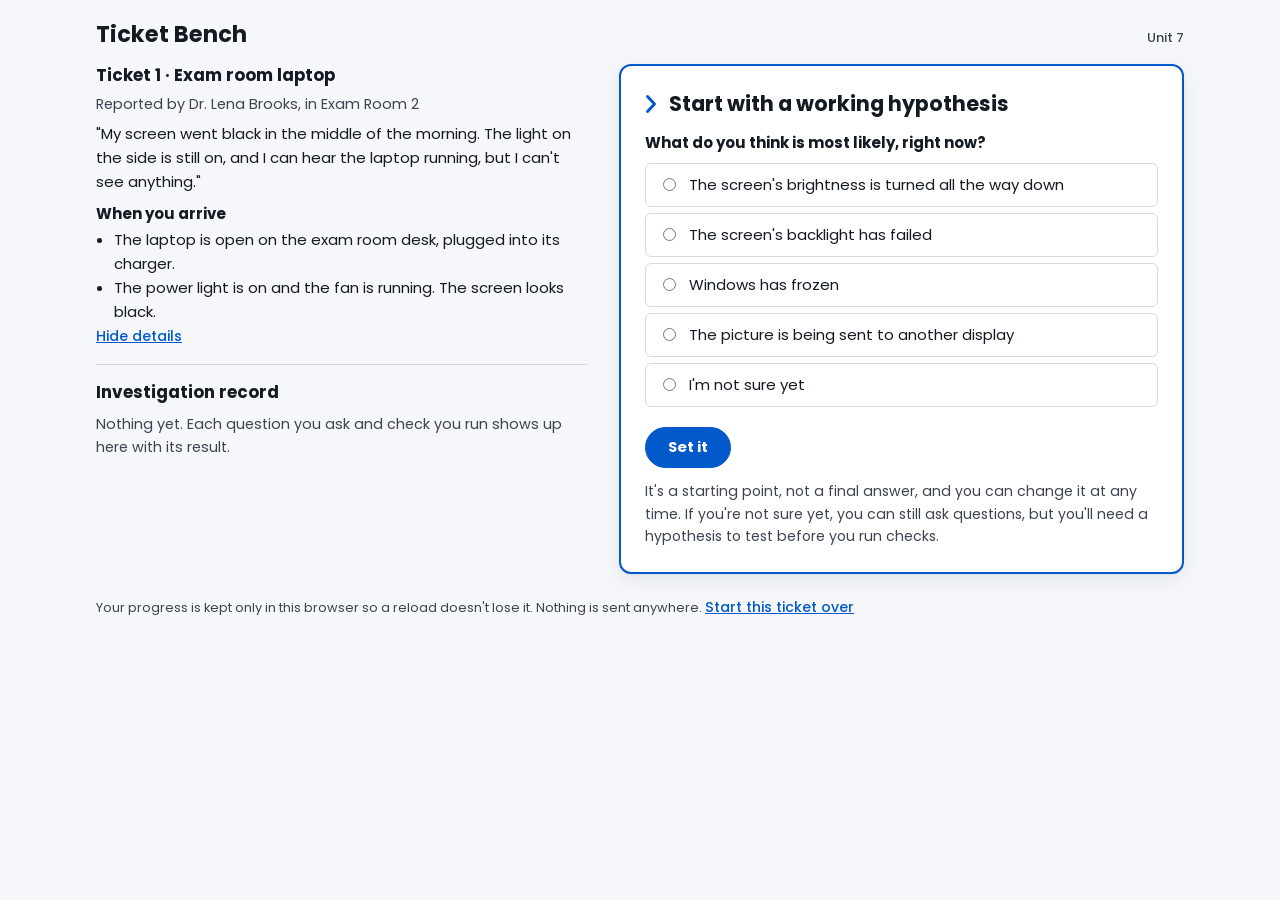
==== itm1-u7-exam-room-laptop/index.html @ 93844ff6 "Adding ticket bench files" ====
<!doctype html>
<html lang="en">
<head>
<meta charset="utf-8">
<meta name="viewport" content="width=device-width, initial-scale=1, viewport-fit=cover">
<meta name="robots" content="noindex">
<title>Exam room laptop · Ticket Bench</title>
<link rel="preconnect" href="https://fonts.googleapis.com">
<link rel="stylesheet" href="https://fonts.googleapis.com/css2?family=Poppins:wght@400;500;700&family=IBM+Plex+Mono:wght@400;500&display=swap">
<link rel="stylesheet" href="../bench/v1/bench.css">
</head>
<body>
<div id="bench"></div>
<script type="application/json" id="scenario">
{
 "id": "itm1-u7-exam-room-laptop",
 "course": "Unit 7",
 "ticket": "Ticket 1",
 "device": "Exam room laptop",
 "reportedBy": "Dr. Lena Brooks, in Exam Room 2",
 "report": "My screen went black in the middle of the morning. The light on the side is still on, and I can hear the laptop running, but I can't see anything.",
 "arrival": [
  "The laptop is open on the exam room desk, plugged into its charger.",
  "The power light is on and the fan is running. The screen looks black."
 ],
 "hypotheses": [
  {
   "id": "bright",
   "label": "The screen's brightness is turned all the way down",
   "name": "the brightness setting"
  },
  {
   "id": "backlight",
   "label": "The screen's backlight has failed",
   "name": "a failed backlight"
  },
  {
   "id": "frozen",
   "label": "Windows has frozen",
   "name": "a frozen computer"
  },
  {
   "id": "project",
   "label": "The picture is being sent to another display",
   "name": "the display output setting"
  }
 ],
 "groups": [
  {
   "id": "ask",
   "label": "Ask Dr. Brooks",
   "needsHypothesis": false
  },
  {
   "id": "look",
   "label": "Look and check",
   "needsHypothesis": true
  },
  {
   "id": "act",
   "label": "Make a change",
   "needsHypothesis": true,
   "needsRealHypothesis": true
  }
 ],
 "actions": [
  {
   "id": "ask-before",
   "group": "ask",
   "label": "What were you doing just before it went dark?",
   "value": "key",
   "result": "\"Wiping down the keyboard with a disinfectant cloth between patients. I looked up and the screen was black.\"",
   "note": "Wiping the keyboard presses keys, and the brightness keys sit along the top row. A failing backlight or a frozen computer wouldn't line up so neatly with the wipe.",
   "pointsTo": "bright",
   "weakens": [
    "backlight",
    "frozen"
   ]
  },
  {
   "id": "ask-dropped",
   "group": "ask",
   "label": "Has the laptop been dropped or bumped?",
   "value": "useful",
   "result": "\"No. It lives on this desk.\"",
   "note": "No knock makes a damaged screen or backlight less likely, but it doesn't point to one cause.",
   "pointsTo": null,
   "weakens": [
    "backlight"
   ]
  },
  {
   "id": "look-caps",
   "group": "look",
   "label": "Press Caps Lock and watch its light",
   "value": "useful",
   "result": "The Caps Lock light turns on and off each time you press the key.",
   "note": "The laptop is responding to the keyboard, so Windows hasn't frozen. That narrows the list, but the other causes all fit a laptop that responds.",
   "pointsTo": null,
   "rulesOut": [
    "frozen"
   ]
  },
  {
   "id": "look-light",
   "group": "look",
   "label": "Look closely at the screen with a flashlight",
   "value": "useful",
   "result": "With your phone's flashlight held close, you can just make out the sign-in screen.",
   "note": "There's a picture on the screen; it just isn't lit. That fits a failed backlight and a brightness turned all the way down equally well, so it doesn't point to one.",
   "pointsTo": null
  },
  {
   "id": "look-monitor",
   "group": "look",
   "label": "Plug in an external monitor",
   "value": "useful",
   "sets": "monitor",
   "result": "The sign-in screen appears on the external monitor, clear and bright. The laptop's own screen stays dark.",
   "note": "The laptop is running and sending a picture, so the problem is the laptop's own screen. The external monitor also lets you see Settings to check it.",
   "pointsTo": null
  },
  {
   "id": "look-display",
   "group": "look",
   "label": "Open Display settings",
   "value": "key",
   "requires": "monitor",
   "requiresText": "You can't see the laptop's screen well enough to use Settings. Plug in an external monitor first.",
   "result": "Settings, System, Display shows two displays. The laptop's built-in screen is turned on, and its brightness slider is at 0%.",
   "note": "The built-in screen is on and set to 0%. That's the cause, and it rules out the picture being sent elsewhere.",
   "pointsTo": "bright",
   "rulesOut": [
    "project"
   ],
   "weakens": [
    "backlight"
   ]
  },
  {
   "id": "look-project",
   "group": "look",
   "label": "Press Windows+P to see the display mode",
   "value": "low",
   "result": "The projection menu shows \"PC screen only\" selected.",
   "note": "The picture is meant for the laptop's own screen, so it isn't being sent elsewhere. That rules one cause out without pointing to another.",
   "pointsTo": null,
   "rulesOut": [
    "project"
   ]
  },
  {
   "id": "look-driver",
   "group": "look",
   "label": "Check the display driver in Device Manager",
   "value": "low",
   "requires": "monitor",
   "requiresText": "You can't see the laptop's screen well enough to use Device Manager. Plug in an external monitor first.",
   "result": "The display adapter shows no warning sign, and the driver hasn't changed in two months.",
   "note": "A healthy driver doesn't point to any one cause. The picture reaching the external monitor already showed the graphics are working.",
   "pointsTo": null
  },
  {
   "id": "act-restart",
   "group": "act",
   "label": "Restart the laptop",
   "value": "low",
   "result": "The laptop restarts. You hear the startup sound, and the laptop's screen is still black, with the faint sign-in screen visible up close.",
   "note": "A restart clears a frozen computer, and this one wasn't frozen. The screen staying dark doesn't point to one of the remaining causes.",
   "pointsTo": null,
   "rulesOut": [
    "frozen"
   ]
  },
  {
   "id": "act-screen",
   "group": "act",
   "label": "Order a replacement screen",
   "value": "premature",
   "refusal": "Not yet. A new screen costs money and takes days to arrive, and nothing you've found shows the screen or backlight has failed. Check the settings first."
  }
 ],
 "minFindingsToDiagnose": 2,
 "diagnosis": {
  "correct": "bright",
  "feedback": {
   "backlight": "A failed backlight would also leave a faint picture, but it wouldn't show up in Settings as brightness at 0%, and it wouldn't happen right as the keyboard was wiped.",
   "frozen": "The Caps Lock light responds and the laptop sends a clear picture to an external monitor, so Windows is running.",
   "project": "Display settings show the laptop's own screen is turned on, and Windows+P shows \"PC screen only.\" The picture is going to the right place."
  },
  "keyEvidence": [
   "look-display"
  ],
  "evidenceFeedback": "Pick the check that shows the brightness specifically: the 0% setting in Display settings. What Dr. Brooks told you helps, but a check has to back it up."
 },
 "fixes": [
  {
   "id": "raise",
   "label": "Turn the brightness up with the brightness keys or the slider in Display settings, then unplug the external monitor",
   "correct": true
  },
  {
   "id": "driver",
   "label": "Reinstall the display driver",
   "feedback": "The driver is fine; the picture reaches the external monitor. Reinstalling it won't change the brightness setting."
  },
  {
   "id": "replace",
   "label": "Replace the screen",
   "feedback": "The screen works; it's set to 0%. Turn the brightness up first."
  },
  {
   "id": "external",
   "label": "Leave the external monitor plugged in for Dr. Brooks to use",
   "feedback": "That works around the problem instead of fixing it, and it leaves Dr. Brooks with an extra monitor on a small exam room desk."
  }
 ],
 "verify": "With the brightness at 70% and the external monitor unplugged, the laptop's own screen shows a clear picture. Dr. Brooks signs in and opens the records system without a problem.",
 "prevention": [
  {
   "id": "lock",
   "label": "Show Dr. Brooks how to lock the laptop (Windows+L) or close the lid before wiping the keyboard",
   "good": true,
   "feedback": "Yes. A locked or closed laptop ignores stray key presses, and it protects patient records while the screen is unattended."
  },
  {
   "id": "keys",
   "label": "Show her which keys turn the brightness up and down",
   "good": true,
   "feedback": "Yes. If it happens again, she can fix it herself in seconds."
  },
  {
   "id": "disable",
   "label": "Turn off the brightness keys in the firmware settings",
   "good": false,
   "feedback": "No. That takes away a control she needs and doesn't stop other stray key presses."
  },
  {
   "id": "no-wipe",
   "label": "Ask her to stop wiping the keyboard",
   "good": false,
   "feedback": "No. Cleaning between patients is part of infection control. Locking the laptop first solves the problem."
  }
 ],
 "debrief": {
  "summary": "The laptop's screen brightness was turned down to 0%, most likely by the brightness keys while Dr. Brooks wiped the keyboard. The laptop and screen were fine.",
  "mostInformative": [
   "What she was doing just before: the keyboard wipe lines up with the brightness keys on the top row.",
   "The external monitor: it showed the laptop was running and gave you a screen to check Settings on.",
   "Display settings: the built-in screen at 0% is the check that decides it."
  ],
  "note": "The flashlight check was worth doing, since it shows the picture is there, but a failed backlight and a 0% brightness look the same under a flashlight."
 },
 "reflection": [
  "What was your first working hypothesis, and what made you keep it or change it?",
  "Which check decided it, and what evidence justified your fix?"
 ],
 "ticketNote": null
}
</script>
<script src="../bench/v1/bench.js"></script>
</body>
</html>
---- bench/v1/bench.css ----
/* Layout (November 2026 redesign): the left column (ticket, investigation record) is plain text on the page; the right column is the only card, and every decision happens in it. Blue means clickable; yellow means the hypothesis. See Ticket Bench Design Decisions. */
:root {
  --bg: #F5F7FA;          /* Quiet Clarity */
  --panel: #FFFFFF;
  --ink: #141A22;         /* Stark Foundation */
  --muted: #3C4451;       /* Institution Slate */
  --line: #D5DAE0;        /* Soft Wisdom: hairlines */
  --accent: #0159CB;      /* interactive blue: clickable things only */
  --on-accent: #FFFFFF;
  --hyp-line: #FFBB00;    /* Spark: hypothesis only, never text */
  --hyp-bg: #FFF8E1;
  --shadow: 0 1px 2px rgba(20, 26, 34, .06), 0 6px 20px rgba(20, 26, 34, .07);
  --sans: "Poppins", "Segoe UI", system-ui, sans-serif;
  --mono: "IBM Plex Mono", ui-monospace, "Cascadia Mono", Consolas, monospace;
}
@media (prefers-color-scheme: dark) { :root:not([data-theme="light"]) {
  --bg: #141A22; --panel: #1C2430; --ink: #F5F7FA; --muted: #C3CAD4; --line: #3C4451;
  --accent: #4DA3FF; --on-accent: #141A22; --hyp-line: #FFBB00; --hyp-bg: #2E2711;
  --shadow: 0 1px 2px rgba(0, 0, 0, .3), 0 6px 20px rgba(0, 0, 0, .3);
} }
:root[data-theme="dark"] {
  --bg: #141A22; --panel: #1C2430; --ink: #F5F7FA; --muted: #C3CAD4; --line: #3C4451;
  --accent: #4DA3FF; --on-accent: #141A22; --hyp-line: #FFBB00; --hyp-bg: #2E2711;
  --shadow: 0 1px 2px rgba(0, 0, 0, .3), 0 6px 20px rgba(0, 0, 0, .3);
}
* { box-sizing: border-box; }
html { scroll-padding-top: 16px; }
.sr { position: absolute; width: 1px; height: 1px; overflow: hidden; clip: rect(0 0 0 0); white-space: nowrap; }
[tabindex="-1"]:focus { outline: none; }
[tabindex="-1"]:focus-visible { outline: 2px solid var(--accent); outline-offset: 2px; }
body { background: var(--bg); color: var(--ink); font: 15px/1.6 var(--sans); margin: 0; }
.wrap { max-width: 1120px; margin: 0 auto; padding-block: 20px 48px;
  padding-left: max(16px, env(safe-area-inset-left, 0px)); padding-right: max(16px, env(safe-area-inset-right, 0px)); }
header.top { display: flex; flex-wrap: wrap; gap: 8px 16px; align-items: baseline; justify-content: space-between; margin-bottom: 16px; }
header.top h1 { font: 700 1.4rem/1.25 var(--sans); margin: 0; text-wrap: balance; }
.tag { font: 500 .82rem/1.2 var(--sans); color: var(--muted); }

.grid { display: grid; gap: 32px; grid-template-columns: minmax(0, 1fr) minmax(0, 1.15fr); align-items: start; }
.a-side { display: flex; flex-direction: column; min-width: 0;
  position: sticky; top: 16px; max-height: calc(100vh - 96px); }
.a-side > .a-ticket { flex: none; }
.a-side > .a-log { flex: 1 1 auto; min-height: 120px; overflow-y: auto; overscroll-behavior: contain; }
.a-work { min-width: 0; }
@media (max-width: 820px) {
  .grid { grid-template-columns: minmax(0, 1fr); gap: 24px; }
  .a-side { display: contents; }
  .a-side > .a-log { overflow: visible; min-height: 0; }
  .a-ticket { order: 1; } .a-work { order: 2; } .a-log { order: 3; }
}

/* Left column: no cards */
.a-ticket { padding-bottom: 16px; border-bottom: 1px solid var(--line); }
.a-ticket h2 { font: 700 1.05rem/1.35 var(--sans); margin: 0 0 6px; }
.a-ticket .who { color: var(--muted); font-size: .9rem; margin: 0 0 6px; }
.a-ticket .report { margin: 0 0 8px; }
.a-ticket .arrive-h { font-weight: 700; margin: 8px 0 2px; }
.arrive { margin: 0; padding-left: 18px; }
.a-log { padding-top: 16px; }
.a-log > h2 { font: 700 1.05rem/1.35 var(--sans); margin: 0 0 10px; }

/* The card */
#work { background: var(--panel); border: 2px solid var(--accent); border-radius: 12px; box-shadow: var(--shadow); overflow: hidden; padding: 0; min-width: 0; }
.wbody { padding: 24px; }
.hypstrip { background: var(--hyp-bg); border-bottom: 3px solid var(--hyp-line); padding: 12px 24px;
  display: grid; grid-template-columns: 1fr auto; column-gap: 12px; row-gap: 2px; align-items: baseline; }
.hypstrip[hidden] { display: none; }
.hypstrip .lab { font: 500 .8rem/1.3 var(--sans); color: var(--muted); }
.hypstrip .txt { grid-column: 1 / -1; font-weight: 700; text-wrap: pretty; }
.hypstrip .txt .gone { text-decoration: line-through; }
.hypstrip .txt .note { font-weight: 400; color: var(--muted); }

h2.q { display: flex; gap: 12px; align-items: flex-start; font: 700 1.3rem/1.3 var(--sans); margin: 0 0 14px; text-wrap: pretty; }
h2.q svg { flex: none; width: 12px; height: 20px; margin-top: .2em; color: var(--accent); }
h3.sub { font: 700 1rem/1.35 var(--sans); margin: 18px 0 8px; }
.top-fb { color: var(--muted); font-size: .92rem; margin: 0 0 18px; padding-bottom: 14px; border-bottom: 1px solid var(--line); }
.top-fb p { margin: 0; }
.top-fb p + p { margin-top: 6px; }
.top-fb strong { color: var(--ink); font-weight: 500; }
.say { margin: 4px 0 0; overflow-wrap: anywhere; }
.out { font: .88rem/1.55 var(--mono); margin: 4px 0 0; white-space: pre-wrap; overflow-wrap: anywhere; }
.muted { color: var(--muted); font-size: .9rem; }
.err { color: var(--ink); font-size: .92rem; margin: 14px 0 0; padding-top: 12px; border-top: 1px solid var(--line); }
.hint { color: var(--muted); font-size: .88rem; margin: 12px 0 0; }
.gone { text-decoration: line-through; }

fieldset { border: 0; margin: 0; padding: 0; min-width: 0; }
fieldset + fieldset { margin-top: 18px; }
legend { font-weight: 700; margin-bottom: 8px; padding: 0; }
.opts { display: grid; gap: 6px; }
.opt { display: flex; gap: 10px; align-items: flex-start; padding: 9px 12px; border: 1px solid var(--line); border-radius: 6px; cursor: pointer; background: var(--panel); min-width: 0; }
.opt:hover { border-color: var(--accent); }
.opt input { margin-top: 5px; accent-color: var(--accent); flex: none; }
.opt .t { min-width: 0; }
.opt.off { cursor: default; color: var(--muted); }
.opt.off:hover { border-color: var(--line); }
.opt .line1 { display: block; overflow: hidden; text-overflow: ellipsis; white-space: nowrap; color: var(--muted); font-size: .84rem; }
.opt .line1.mono { font-family: var(--mono); font-size: .8rem; }

button { font: 500 .92rem/1.3 var(--sans); border-radius: 6px; padding: 9px 14px; cursor: pointer; border: 1px solid var(--line); background: var(--panel); color: var(--ink); }
button:hover:not(:disabled) { border-color: var(--accent); }
button:disabled { cursor: not-allowed; color: var(--muted); }
button.primary { background: var(--accent); border-color: var(--accent); color: var(--on-accent); font-weight: 700; border-radius: 999px; padding: 10px 22px; }
button.primary:disabled { opacity: .45; }
button.link { border: 0; background: none; color: var(--accent); padding: 0; text-decoration: underline; font-size: .88rem; }
:focus-visible { outline: 2px solid var(--accent); outline-offset: 2px; }
.row { display: flex; flex-wrap: wrap; gap: 10px 14px; margin-top: 20px; align-items: center; }
.group + .group { margin-top: 18px; }
.group h3 { font: 700 .82rem/1.2 var(--sans); color: var(--muted); margin: 0 0 8px; }
.actions { display: grid; gap: 6px; }
.action { text-align: left; display: flex; justify-content: space-between; gap: 8px; align-items: center; width: 100%; }
.action.done { border-color: transparent; color: var(--muted); background: transparent; }
.action.done:disabled { cursor: default; }
.action .done-w { font: 500 .8rem var(--sans); color: var(--muted); flex: none; }
.needs-msg { color: var(--muted); font-size: .88rem; margin: 2px 0 4px 12px; }
.lock { color: var(--muted); font-size: .88rem; margin: 0 0 8px; }

/* Investigation record */
.log { display: flex; flex-direction: column; gap: 14px; margin: 0; padding: 0; list-style: none; }
.log li { min-width: 0; }
.log .q { font-weight: 700; font-size: .92rem; }
.log .say, .log .out { font-size: .86rem; }
.log .out { font-size: .8rem; }
.log .rd { color: var(--muted); font-size: .84rem; margin: 4px 0 0; }
.log .hl { color: var(--muted); font-size: .84rem; display: flex; gap: 8px; align-items: baseline; }
.dot { width: 8px; height: 8px; border-radius: 50%; background: var(--hyp-line); flex: none; transform: translateY(-1px); }
.empty { color: var(--muted); font-size: .9rem; margin: 0; }

.stage-title { font: 700 1rem/1.35 var(--sans); margin: 18px 0 6px; }
.stats { display: grid; grid-template-columns: repeat(auto-fit, minmax(120px, 1fr)); gap: 8px; margin: 14px 0; }
.stat { border: 1px solid var(--line); border-radius: 6px; padding: 8px 10px; }
.stat b { display: block; font: 700 1.35rem/1.1 var(--sans); font-variant-numeric: tabular-nums; }
.stat span { font-size: .8rem; color: var(--muted); }
pre.record { font: .8rem/1.5 var(--mono); border: 1px solid var(--line); border-radius: 6px; padding: 10px; white-space: pre-wrap; overflow-wrap: anywhere; max-height: 320px; overflow: auto; margin: 10px 0 0; }
ol.reflect { padding-left: 20px; margin: 6px 0 0; }
.debrief-list { margin: 6px 0 0; padding-left: 18px; }
footer.note { color: var(--muted); font-size: .8rem; margin-top: 24px; }
@media (prefers-reduced-motion: no-preference) { .log li.new { animation: in .3s ease-out; } @keyframes in { from { opacity: 0; transform: translateY(4px); } to { opacity: 1; transform: none; } } }
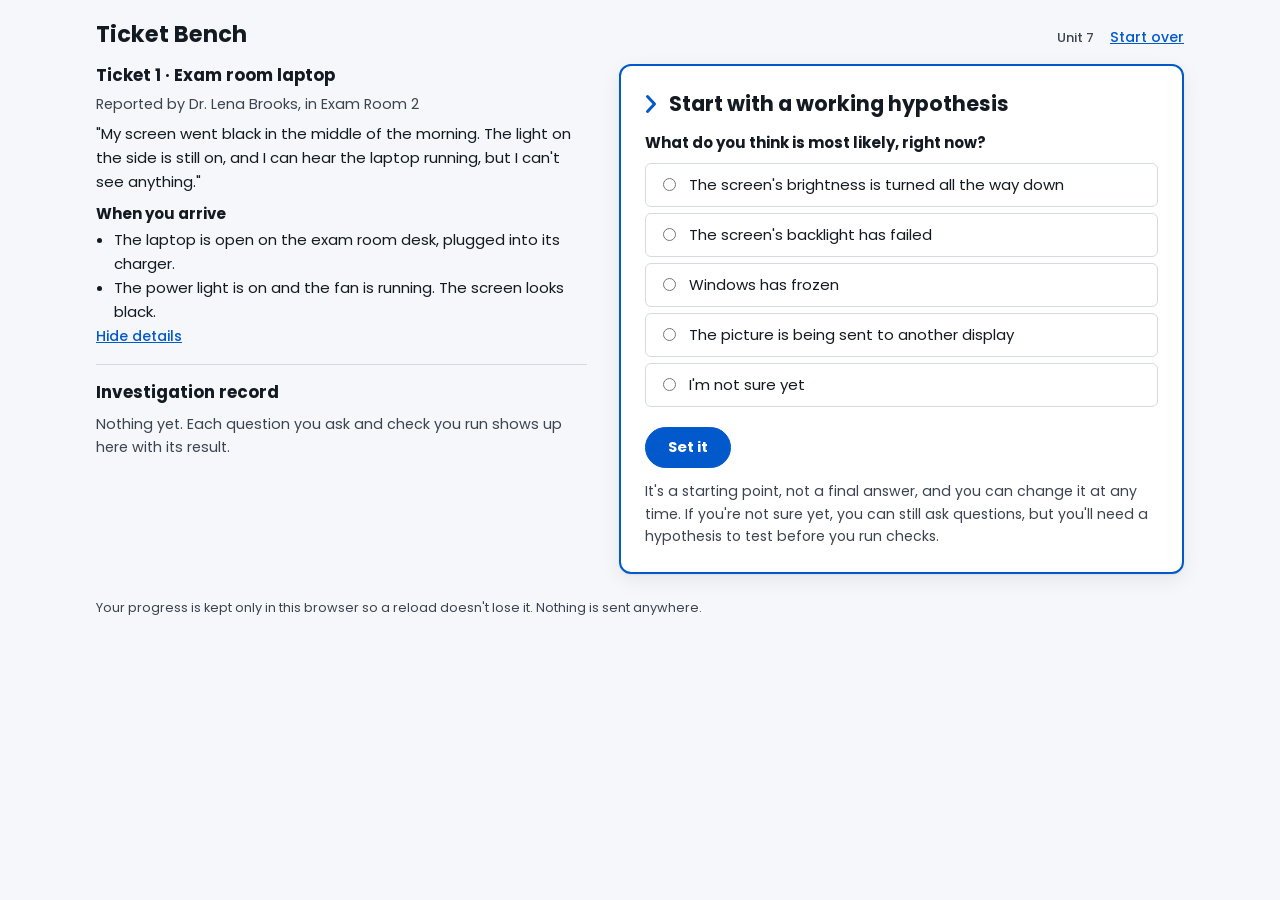
==== commit 1ad56f74: "Add files via upload" ====
--- a/itm1-u7-exam-room-laptop/index.html
+++ b/itm1-u7-exam-room-laptop/index.html
@@ -71,11 +71,7 @@
    "value": "key",
    "result": "\"Wiping down the keyboard with a disinfectant cloth between patients. I looked up and the screen was black.\"",
    "note": "Wiping the keyboard presses keys, and the brightness keys sit along the top row. A failing backlight or a frozen computer wouldn't line up so neatly with the wipe.",
-   "pointsTo": "bright",
-   "weakens": [
-    "backlight",
-    "frozen"
-   ]
+   "pointsTo": "bright"
   },
   {
    "id": "ask-dropped",
@@ -84,10 +80,7 @@
    "value": "useful",
    "result": "\"No. It lives on this desk.\"",
    "note": "No knock makes a damaged screen or backlight less likely, but it doesn't point to one cause.",
-   "pointsTo": null,
-   "weakens": [
-    "backlight"
-   ]
+   "pointsTo": null
   },
   {
    "id": "look-caps",
@@ -117,8 +110,11 @@
    "value": "useful",
    "sets": "monitor",
    "result": "The sign-in screen appears on the external monitor, clear and bright. The laptop's own screen stays dark.",
-   "note": "The laptop is running and sending a picture, so the problem is the laptop's own screen. The external monitor also lets you see Settings to check it.",
-   "pointsTo": null
+   "note": "The laptop is running and sending a picture, so the problem is the laptop's own screen. The picture wasn't being sent anywhere else before; nothing was plugged in until now. The external monitor also lets you see Settings to check it.",
+   "pointsTo": null,
+   "mayRuleOut": [
+    "frozen"
+   ]
   },
   {
    "id": "look-display",
@@ -132,9 +128,6 @@
    "pointsTo": "bright",
    "rulesOut": [
     "project"
-   ],
-   "weakens": [
-    "backlight"
    ]
   },
   {
--- a/bench/v1/bench.css
+++ b/bench/v1/bench.css
@@ -56,7 +56,13 @@
 .a-ticket .arrive-h { font-weight: 700; margin: 8px 0 2px; }
 .arrive { margin: 0; padding-left: 18px; }
 .a-log { padding-top: 16px; }
-.a-log > h2 { font: 700 1.05rem/1.35 var(--sans); margin: 0 0 10px; }
+.log-head { display: flex; flex-wrap: wrap; gap: 6px 12px; align-items: center; justify-content: space-between; margin: 0 0 10px; }
+.log-head h2 { font: 700 1.05rem/1.35 var(--sans); margin: 0; }
+@media (min-width: 821px) { .log-head { position: sticky; top: -16px; z-index: 1; background: var(--bg); padding: 16px 0 8px; margin: -16px 0 2px; } }
+.log-copy { display: flex; flex-wrap: wrap; gap: 4px 10px; align-items: center; }
+.log-copy .hint { margin: 0; }
+.top-right { display: flex; flex-wrap: wrap; gap: 4px 16px; align-items: baseline; }
+.restart { font-size: .88rem; color: var(--muted); display: flex; flex-wrap: wrap; gap: 4px 12px; align-items: baseline; }
 
 /* The card */
 #work { background: var(--panel); border: 2px solid var(--accent); border-radius: 12px; box-shadow: var(--shadow); overflow: hidden; padding: 0; min-width: 0; }
@@ -65,6 +71,8 @@
   display: grid; grid-template-columns: 1fr auto; column-gap: 12px; row-gap: 2px; align-items: baseline; }
 .hypstrip[hidden] { display: none; }
 .hypstrip .lab { font: 500 .8rem/1.3 var(--sans); color: var(--muted); }
+button.pill { font-size: .84rem; padding: 5px 14px; border: 1px solid var(--accent); color: var(--accent); background: var(--panel); border-radius: 999px; font-weight: 500; }
+.hypstrip { align-items: center; }
 .hypstrip .txt { grid-column: 1 / -1; font-weight: 700; text-wrap: pretty; }
 .hypstrip .txt .gone { text-decoration: line-through; }
 .hypstrip .txt .note { font-weight: 400; color: var(--muted); }
@@ -121,6 +129,7 @@
 .log .say, .log .out { font-size: .86rem; }
 .log .out { font-size: .8rem; }
 .log .rd { color: var(--muted); font-size: .84rem; margin: 4px 0 0; }
+.log .close { border-top: 1px solid var(--line); padding-top: 12px; }
 .log .hl { color: var(--muted); font-size: .84rem; display: flex; gap: 8px; align-items: baseline; }
 .dot { width: 8px; height: 8px; border-radius: 50%; background: var(--hyp-line); flex: none; transform: translateY(-1px); }
 .empty { color: var(--muted); font-size: .9rem; margin: 0; }
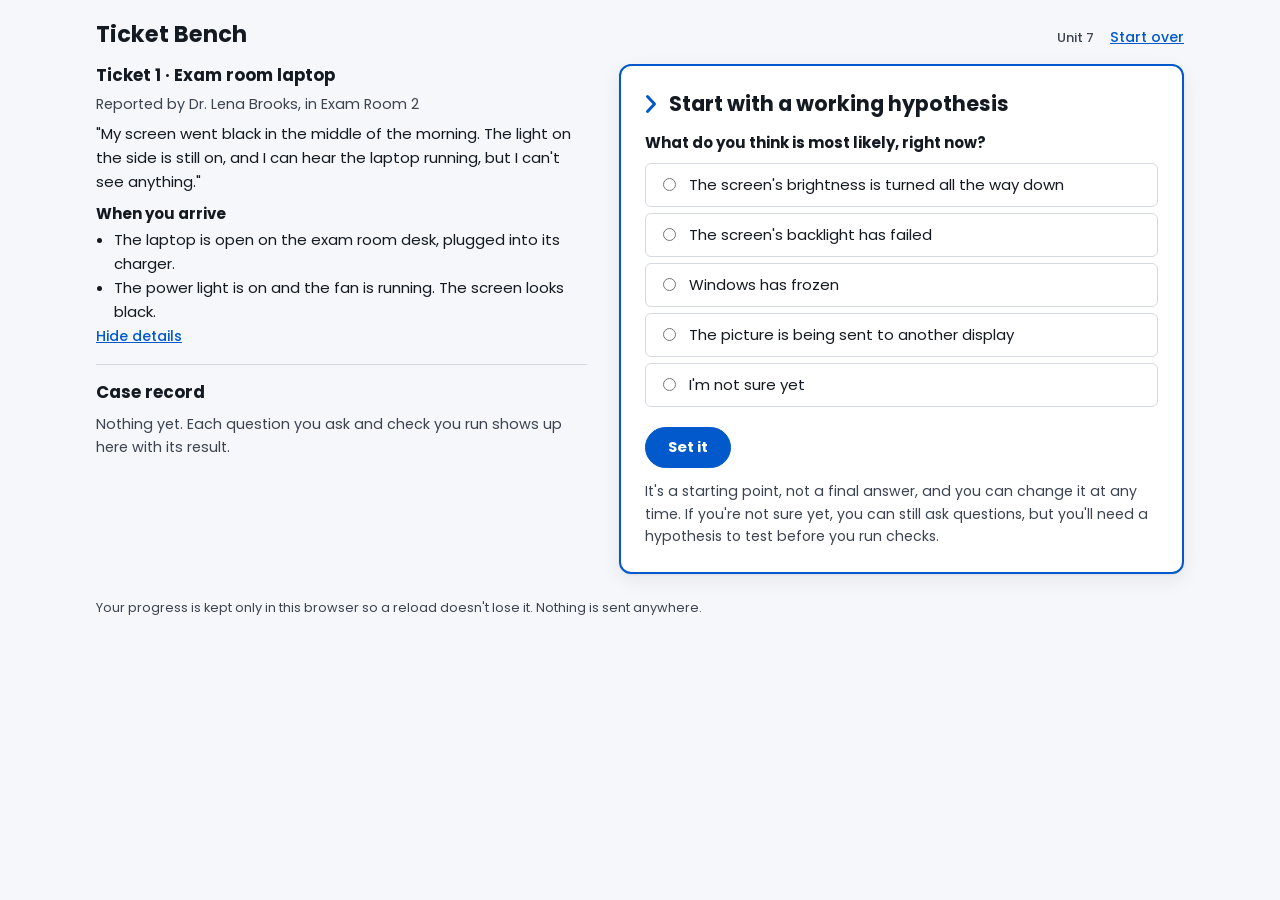
==== commit 3c321f02: "Exam room laptop: external monitor note (SME review)" ====
--- a/itm1-u7-exam-room-laptop/index.html
+++ b/itm1-u7-exam-room-laptop/index.html
@@ -110,7 +110,7 @@
    "value": "useful",
    "sets": "monitor",
    "result": "The sign-in screen appears on the external monitor, clear and bright. The laptop's own screen stays dark.",
-   "note": "The laptop is running and sending a picture, so the problem is the laptop's own screen. The picture wasn't being sent anywhere else before; nothing was plugged in until now. The external monitor also lets you see Settings to check it.",
+   "note": "The laptop is running and sending a picture, so Windows hasn't frozen. The problem is in how the laptop's own screen shows the picture, which could still be a setting such as brightness. The picture wasn't being sent anywhere else before; nothing was plugged in until now. The external monitor also lets you see Settings to check it.",
    "pointsTo": null,
    "mayRuleOut": [
     "frozen"
--- a/bench/v1/bench.css
+++ b/bench/v1/bench.css
@@ -1,4 +1,4 @@
-/* Layout (November 2026 redesign): the left column (ticket, investigation record) is plain text on the page; the right column is the only card, and every decision happens in it. Blue means clickable; yellow means the hypothesis. See Ticket Bench Design Decisions. */
+/* Layout (November 2026 redesign): the left column (ticket, case record) is plain text on the page; the right column is the only card, and every decision happens in it. Blue means clickable; yellow means the hypothesis. See Ticket Bench Design Decisions. */
 :root {
   --bg: #F5F7FA;          /* Quiet Clarity */
   --panel: #FFFFFF;
@@ -9,18 +9,21 @@
   --on-accent: #FFFFFF;
   --hyp-line: #FFBB00;    /* Spark: hypothesis only, never text */
   --hyp-bg: #FFF8E1;
+  --flash: #FFF0BF;       /* pale yellow: brief highlight on new text */
+  --off-bg: #ECEEF1;      /* checks that can't be done yet */
+  --off-ink: #8B94A3;     /* Measured Insight */
   --shadow: 0 1px 2px rgba(20, 26, 34, .06), 0 6px 20px rgba(20, 26, 34, .07);
   --sans: "Poppins", "Segoe UI", system-ui, sans-serif;
   --mono: "IBM Plex Mono", ui-monospace, "Cascadia Mono", Consolas, monospace;
 }
 @media (prefers-color-scheme: dark) { :root:not([data-theme="light"]) {
   --bg: #141A22; --panel: #1C2430; --ink: #F5F7FA; --muted: #C3CAD4; --line: #3C4451;
-  --accent: #4DA3FF; --on-accent: #141A22; --hyp-line: #FFBB00; --hyp-bg: #2E2711;
+  --accent: #4DA3FF; --on-accent: #141A22; --hyp-line: #FFBB00; --hyp-bg: #2E2711; --flash: #3A3114; --off-bg: #262E3A; --off-ink: #7E8896;
   --shadow: 0 1px 2px rgba(0, 0, 0, .3), 0 6px 20px rgba(0, 0, 0, .3);
 } }
 :root[data-theme="dark"] {
   --bg: #141A22; --panel: #1C2430; --ink: #F5F7FA; --muted: #C3CAD4; --line: #3C4451;
-  --accent: #4DA3FF; --on-accent: #141A22; --hyp-line: #FFBB00; --hyp-bg: #2E2711;
+  --accent: #4DA3FF; --on-accent: #141A22; --hyp-line: #FFBB00; --hyp-bg: #2E2711; --flash: #3A3114; --off-bg: #262E3A; --off-ink: #7E8896;
   --shadow: 0 1px 2px rgba(0, 0, 0, .3), 0 6px 20px rgba(0, 0, 0, .3);
 }
 * { box-sizing: border-box; }
@@ -119,10 +122,11 @@
 .action.done { border-color: transparent; color: var(--muted); background: transparent; }
 .action.done:disabled { cursor: default; }
 .action .done-w { font: 500 .8rem var(--sans); color: var(--muted); flex: none; }
-.needs-msg { color: var(--muted); font-size: .88rem; margin: 2px 0 4px 12px; }
+.action.blocked, .action.blocked:disabled { color: var(--off-ink); background: var(--off-bg); border-color: var(--off-bg); }
+.action .why { display: block; font-size: .82rem; font-weight: 400; margin-top: 2px; }
 .lock { color: var(--muted); font-size: .88rem; margin: 0 0 8px; }
 
-/* Investigation record */
+/* Case record */
 .log { display: flex; flex-direction: column; gap: 14px; margin: 0; padding: 0; list-style: none; }
 .log li { min-width: 0; }
 .log .q { font-weight: 700; font-size: .92rem; }
@@ -143,4 +147,11 @@
 ol.reflect { padding-left: 20px; margin: 6px 0 0; }
 .debrief-list { margin: 6px 0 0; padding-left: 18px; }
 footer.note { color: var(--muted); font-size: .8rem; margin-top: 24px; }
+/* New text (a result, feedback, the ticket at the start) gets a tint that fades, to draw the eye. Off when the student prefers reduced motion. */
+@media (prefers-reduced-motion: no-preference) {
+  .flash { position: relative; isolation: isolate; }
+  .flash::before { content: ""; position: absolute; inset: -10px; border-radius: 8px; background: var(--flash); z-index: -1; pointer-events: none; animation: flash 6s ease-out forwards; }
+  @keyframes flash { 0%, 35% { opacity: 1; } 100% { opacity: 0; } }
+  .a-ticket.flash::before { bottom: 0; } /* stop at the hairline above the record */
+}
 @media (prefers-reduced-motion: no-preference) { .log li.new { animation: in .3s ease-out; } @keyframes in { from { opacity: 0; transform: translateY(4px); } to { opacity: 1; transform: none; } } }
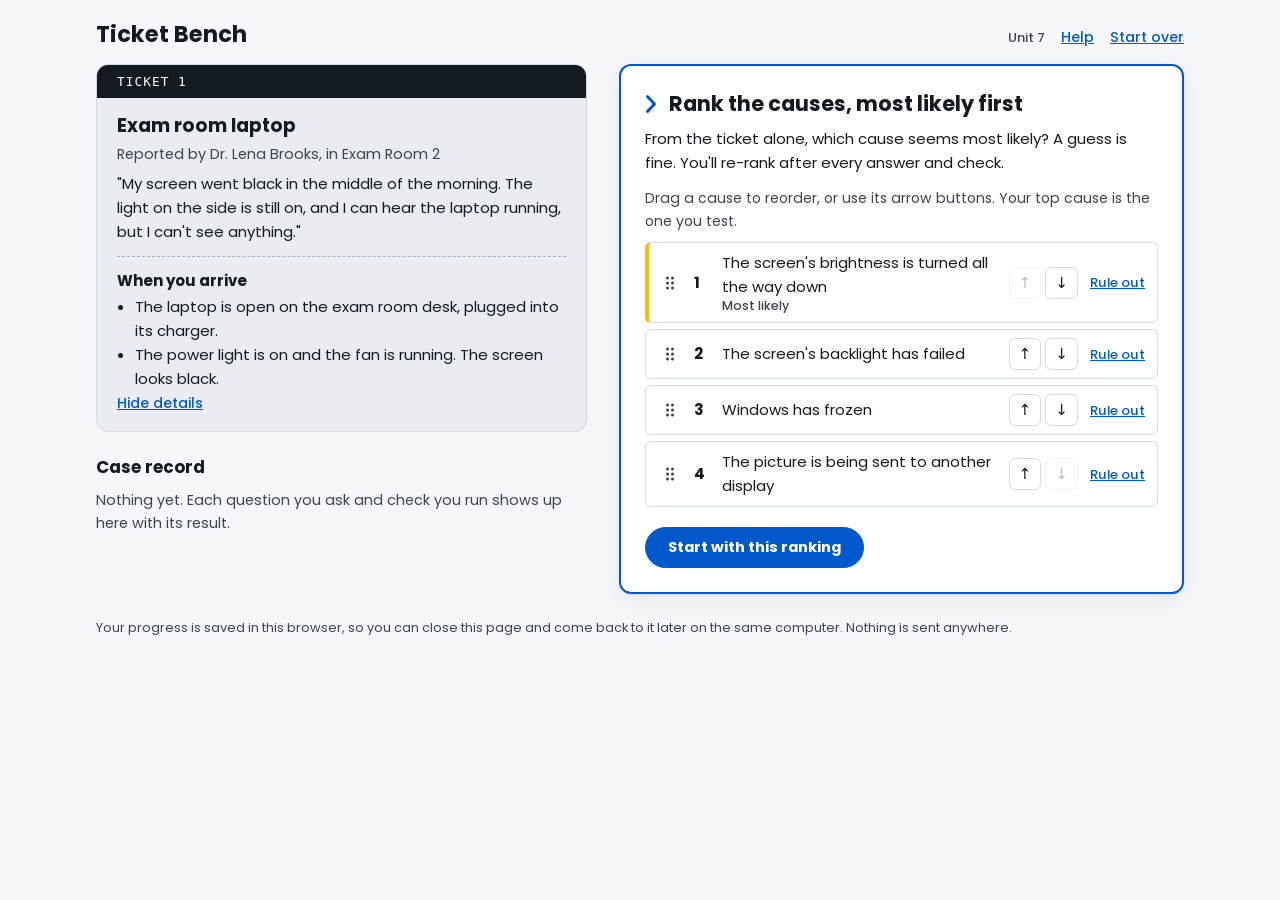
==== commit edeba724: "Exam room laptop: move to Ticket Bench v2 (ranking)" ====
--- a/itm1-u7-exam-room-laptop/index.html
+++ b/itm1-u7-exam-room-laptop/index.html
@@ -7,7 +7,7 @@
 <title>Exam room laptop · Ticket Bench</title>
 <link rel="preconnect" href="https://fonts.googleapis.com">
 <link rel="stylesheet" href="https://fonts.googleapis.com/css2?family=Poppins:wght@400;500;700&family=IBM+Plex+Mono:wght@400;500&display=swap">
-<link rel="stylesheet" href="../bench/v1/bench.css">
+<link rel="stylesheet" href="../bench/v2/bench.css">
 </head>
 <body>
 <div id="bench"></div>
@@ -188,14 +188,14 @@
  },
  "fixes": [
   {
-   "id": "raise",
-   "label": "Turn the brightness up with the brightness keys or the slider in Display settings, then unplug the external monitor",
-   "correct": true
-  },
-  {
    "id": "driver",
    "label": "Reinstall the display driver",
    "feedback": "The driver is fine; the picture reaches the external monitor. Reinstalling it won't change the brightness setting."
+  },
+  {
+   "id": "raise",
+   "label": "Turn the brightness up, then unplug the external monitor",
+   "correct": true
   },
   {
    "id": "replace",
@@ -217,16 +217,16 @@
    "feedback": "Yes. A locked or closed laptop ignores stray key presses, and it protects patient records while the screen is unattended."
   },
   {
+   "id": "disable",
+   "label": "Turn off the brightness keys in the firmware settings",
+   "good": false,
+   "feedback": "No. That takes away a control she needs and doesn't stop other stray key presses."
+  },
+  {
    "id": "keys",
    "label": "Show her which keys turn the brightness up and down",
    "good": true,
    "feedback": "Yes. If it happens again, she can fix it herself in seconds."
-  },
-  {
-   "id": "disable",
-   "label": "Turn off the brightness keys in the firmware settings",
-   "good": false,
-   "feedback": "No. That takes away a control she needs and doesn't stop other stray key presses."
   },
   {
    "id": "no-wipe",
@@ -251,6 +251,6 @@
  "ticketNote": null
 }
 </script>
-<script src="../bench/v1/bench.js"></script>
+<script src="../bench/v2/bench.js"></script>
 </body>
 </html>
--- a/bench/v2/bench.css
+++ b/bench/v2/bench.css
@@ -0,0 +1,183 @@
+/* Layout (November 2026 redesign): the left column (ticket, case record) is plain text on the page; the right column is the only card, and every decision happens in it. Blue means clickable; yellow means the hypothesis. See Ticket Bench Design Decisions. */
+:root {
+  color-scheme: light;   /* light only: one interface to design and test */
+  --bg: #F5F7FA;          /* Quiet Clarity */
+  --panel: #FFFFFF;
+  --ink: #141A22;         /* Stark Foundation */
+  --muted: #3C4451;       /* Institution Slate */
+  --line: #D5DAE0;        /* Soft Wisdom: hairlines */
+  --accent: #0159CB;      /* interactive blue: clickable things only */
+  --on-accent: #FFFFFF;
+  --hyp-line: #FFBB00;    /* Spark: hypothesis only, never text */
+  --hyp-bg: #FFF8E1;
+  --flash: #FFF0BF;       /* pale yellow: brief highlight on new text */
+  --off-bg: #ECEEF1;      /* checks that can't be done yet */
+  --off-ink: #8B94A3;     /* Measured Insight */
+  --tk-bg: #E9EDF2; --tk-line: #D5DAE0; --tk-dash: #A9B1BC; --tk-head: #141A22; --tk-head-ink: #FFFFFF;
+  --shadow: 0 1px 2px rgba(20, 26, 34, .06), 0 6px 20px rgba(20, 26, 34, .07);
+  --sans: "Poppins", "Segoe UI", system-ui, sans-serif;
+  --mono: "IBM Plex Mono", ui-monospace, "Cascadia Mono", Consolas, monospace;
+}
+* { box-sizing: border-box; }
+html { scroll-padding-top: 16px; }
+.sr { position: absolute; width: 1px; height: 1px; overflow: hidden; clip: rect(0 0 0 0); white-space: nowrap; }
+[tabindex="-1"]:focus { outline: none; }
+[tabindex="-1"]:focus-visible { outline: 2px solid var(--accent); outline-offset: 2px; }
+body { background: var(--bg); color: var(--ink); font: 15px/1.6 var(--sans); margin: 0; }
+.wrap { max-width: 1120px; margin: 0 auto; padding-block: 20px 48px;
+  padding-left: max(16px, env(safe-area-inset-left, 0px)); padding-right: max(16px, env(safe-area-inset-right, 0px)); }
+header.top { display: flex; flex-wrap: wrap; gap: 8px 16px; align-items: baseline; justify-content: space-between; margin-bottom: 16px; }
+header.top h1 { font: 700 1.4rem/1.25 var(--sans); margin: 0; text-wrap: balance; }
+.tag { font: 500 .82rem/1.2 var(--sans); color: var(--muted); }
+
+.grid { display: grid; gap: 32px; grid-template-columns: minmax(0, 1fr) minmax(0, 1.15fr); align-items: start; }
+.a-side { display: flex; flex-direction: column; min-width: 0;
+  position: sticky; top: 16px; max-height: calc(100vh - 96px); }
+.a-side > .a-ticket { flex: none; }
+.a-side > .a-log { flex: 1 1 auto; min-height: 120px; overflow-y: auto; overscroll-behavior: contain; }
+.a-work { min-width: 0; }
+@media (max-width: 820px) {
+  .grid { grid-template-columns: minmax(0, 1fr); gap: 24px; }
+  .a-side { display: contents; }
+  .a-side > .a-log { overflow: visible; min-height: 0; }
+  .a-ticket { order: 1; } .a-work { order: 2; } .a-log { order: 3; }
+}
+
+/* Left column: no cards */
+/* The ticket: a work order, so it gets a dark header band and a tinted body. It carries weight but stays quieter than the white card. */
+.a-ticket { background: var(--tk-bg); border: 1px solid var(--tk-line); border-radius: 12px; overflow: hidden; }
+.tk-head { display: flex; justify-content: space-between; align-items: center; gap: 12px; background: var(--tk-head); color: var(--tk-head-ink); padding: 9px 20px; }
+.tk-no { font: 500 .8rem/1.2 var(--mono); letter-spacing: .08em; text-transform: uppercase; }
+.tk-body { padding: 16px 20px 16px; }
+.tk-body #tmore { border-top: 1px dashed var(--tk-dash); margin-top: 12px; padding-top: 4px; }
+.a-ticket h2 { font: 700 1.15rem/1.35 var(--sans); margin: 0 0 4px; }
+.a-ticket .who { color: var(--muted); font-size: .9rem; margin: 0 0 6px; }
+.a-ticket .report { margin: 0 0 8px; }
+.a-ticket .arrive-h { font-weight: 700; margin: 8px 0 2px; }
+.arrive { margin: 0; padding-left: 18px; }
+.a-log { padding-top: 16px; margin-top: 8px; }
+.log-head { display: flex; flex-wrap: wrap; gap: 6px 12px; align-items: center; justify-content: space-between; margin: 0 0 10px; }
+.log-head h2 { font: 700 1.05rem/1.35 var(--sans); margin: 0; }
+@media (min-width: 821px) { .log-head { position: sticky; top: -16px; z-index: 1; background: var(--bg); padding: 16px 0 8px; margin: -16px 0 2px; } }
+.log-copy { display: flex; flex-wrap: wrap; gap: 4px 10px; align-items: center; }
+.log-copy .hint { margin: 0; }
+.top-right { display: flex; flex-wrap: wrap; gap: 4px 16px; align-items: baseline; }
+.restart { font-size: .88rem; color: var(--muted); display: flex; flex-wrap: wrap; gap: 4px 12px; align-items: baseline; }
+
+/* The card */
+#work { background: var(--panel); border: 2px solid var(--accent); border-radius: 12px; box-shadow: var(--shadow); overflow: hidden; padding: 0; min-width: 0; }
+.wbody { padding: 24px; }
+.hypstrip { background: var(--hyp-bg); border-bottom: 3px solid var(--hyp-line); padding: 12px 24px;
+  display: grid; grid-template-columns: 1fr auto; column-gap: 12px; row-gap: 2px; align-items: baseline; }
+.hypstrip[hidden] { display: none; }
+.hypstrip .lab { font: 500 .8rem/1.3 var(--sans); color: var(--muted); }
+button.pill { font-size: .84rem; padding: 5px 14px; border: 1px solid var(--accent); color: var(--accent); background: var(--panel); border-radius: 999px; font-weight: 500; }
+.hypstrip { align-items: center; }
+.hypstrip .txt { grid-column: 1 / -1; font-weight: 700; text-wrap: pretty; }
+.hypstrip .txt .gone { text-decoration: line-through; }
+.hypstrip .txt .note { font-weight: 400; color: var(--muted); }
+
+h2.q { display: flex; gap: 12px; align-items: flex-start; font: 700 1.3rem/1.3 var(--sans); margin: 0 0 14px; text-wrap: pretty; }
+h2.q svg { flex: none; width: 12px; height: 20px; margin-top: .2em; color: var(--accent); }
+h3.sub { font: 700 1rem/1.35 var(--sans); margin: 18px 0 8px; }
+.top-fb { color: var(--muted); font-size: .92rem; margin: 0 0 18px; padding-bottom: 14px; border-bottom: 1px solid var(--line); }
+.top-fb p { margin: 0; }
+.top-fb p + p { margin-top: 6px; }
+.top-fb strong { color: var(--ink); font-weight: 500; }
+.say { margin: 4px 0 0; overflow-wrap: anywhere; }
+.out { font: .88rem/1.55 var(--mono); margin: 4px 0 0; white-space: pre-wrap; overflow-wrap: anywhere; }
+.muted { color: var(--muted); font-size: .9rem; }
+.err { color: var(--ink); font-size: .92rem; margin: 14px 0 0; padding-top: 12px; border-top: 1px solid var(--line); }
+.req { font-weight: 400; color: var(--muted); font-size: .88rem; }
+fieldset.invalid { border-left: 3px solid var(--ink); padding-left: 12px; margin-left: -15px; }
+fieldset .err { border-top: 0; padding-top: 0; margin: 0 0 8px; font-weight: 500; }
+.hint { color: var(--muted); font-size: .88rem; margin: 12px 0 0; }
+.gone { text-decoration: line-through; }
+
+fieldset { border: 0; margin: 0; padding: 0; min-width: 0; }
+fieldset + fieldset { margin-top: 18px; }
+legend { font-weight: 700; margin-bottom: 8px; padding: 0; }
+.opts { display: grid; gap: 6px; }
+.opt { display: flex; gap: 10px; align-items: flex-start; padding: 9px 12px; border: 1px solid var(--line); border-radius: 6px; cursor: pointer; background: var(--panel); min-width: 0; }
+.opt:hover { border-color: var(--accent); }
+.opt input { margin-top: 5px; accent-color: var(--accent); flex: none; }
+.opt .t { min-width: 0; }
+.opt.off { cursor: default; color: var(--muted); }
+.opt.off:hover { border-color: var(--line); }
+.opt .line1 { display: block; overflow: hidden; text-overflow: ellipsis; white-space: nowrap; color: var(--muted); font-size: .84rem; }
+.opt .line1.mono { font-family: var(--mono); font-size: .8rem; }
+
+button { font: 500 .92rem/1.3 var(--sans); border-radius: 6px; padding: 9px 14px; cursor: pointer; border: 1px solid var(--line); background: var(--panel); color: var(--ink); }
+button:hover:not(:disabled) { border-color: var(--accent); }
+button:disabled { cursor: not-allowed; color: var(--muted); }
+button.primary { background: var(--accent); border-color: var(--accent); color: var(--on-accent); font-weight: 700; border-radius: 999px; padding: 10px 22px; }
+button.primary:disabled { opacity: .45; }
+button.link { border: 0; background: none; color: var(--accent); padding: 0; text-decoration: underline; font-size: .88rem; }
+:focus-visible { outline: 2px solid var(--accent); outline-offset: 2px; }
+.row { display: flex; flex-wrap: wrap; gap: 10px 14px; margin-top: 20px; align-items: center; }
+.group + .group { margin-top: 18px; }
+.group h3 { font: 700 .82rem/1.2 var(--sans); color: var(--muted); margin: 0 0 8px; }
+.actions { display: grid; gap: 6px; }
+.action { text-align: left; display: flex; justify-content: space-between; gap: 8px; align-items: center; width: 100%; }
+.action.done { border-color: transparent; color: var(--muted); background: transparent; }
+.action.done:disabled { cursor: default; }
+.action .done-w { font: 500 .8rem var(--sans); color: var(--muted); flex: none; }
+.action.blocked, .action.blocked:disabled { color: var(--off-ink); background: var(--off-bg); border-color: var(--off-bg); }
+.action .why { display: block; font-size: .82rem; font-weight: 400; margin-top: 2px; }
+.lock { color: var(--muted); font-size: .88rem; margin: 0 0 8px; }
+
+/* Case record */
+.log { display: flex; flex-direction: column; gap: 14px; margin: 0; padding: 0; list-style: none; }
+.log li { min-width: 0; }
+.log .q { font-weight: 700; font-size: .92rem; }
+.log .say, .log .out { font-size: .86rem; }
+.log .out { font-size: .8rem; }
+.log .rd { color: var(--muted); font-size: .84rem; margin: 4px 0 0; }
+.log .close { border-top: 1px solid var(--line); padding-top: 12px; }
+.log .hl { color: var(--muted); font-size: .84rem; display: flex; gap: 8px; align-items: baseline; }
+.dot { width: 8px; height: 8px; border-radius: 50%; background: var(--hyp-line); flex: none; transform: translateY(-1px); }
+.empty { color: var(--muted); font-size: .9rem; margin: 0; }
+
+.stage-title { font: 700 1rem/1.35 var(--sans); margin: 18px 0 6px; }
+pre.record { font: .8rem/1.5 var(--mono); border: 1px solid var(--line); border-radius: 6px; padding: 10px; white-space: pre-wrap; overflow-wrap: anywhere; max-height: 320px; overflow: auto; margin: 10px 0 0; }
+.debrief-list { margin: 6px 0 0; padding-left: 18px; }
+/* v2 ranking list. The top row carries the hypothesis yellow; ruled-out causes sit in their own list below. */
+.rank { position: relative; list-style: none; margin: 0; padding: 0; display: grid; gap: 6px; }
+.rrow { display: flex; gap: 10px; align-items: center; padding: 8px 10px; border: 1px solid var(--line); border-radius: 6px; background: var(--panel); min-width: 0; cursor: grab; user-select: none; }
+.rrow.first { border-left: 4px solid var(--hyp-line); padding-left: 7px; }
+.rrow:hover { border-color: var(--accent); }
+.rrow.first:hover { border-left-color: var(--hyp-line); }
+.rrow.dragging { cursor: grabbing; box-shadow: var(--shadow); border-color: var(--accent); position: relative; z-index: 1; }
+.sorting .rrow:not(.dragging) { transition: none; }
+.rrow .grip { flex: none; display: grid; place-items: center; width: 28px; height: 36px; margin: -6px 0; color: var(--muted); touch-action: none; cursor: grab; }
+.rrow .grip svg { width: 10px; height: 16px; }
+.rrow .num { flex: none; font-weight: 700; font-variant-numeric: tabular-nums; width: 1.2em; }
+.rrow .t { flex: 1 1 auto; min-width: 0; }
+.rrow .tag1 { display: block; font: 500 .78rem/1.2 var(--sans); color: var(--muted); }
+.rrow .ctl { flex: none; display: flex; gap: 4px; align-items: center; }
+.rrow button.mv { padding: 4px 9px; min-width: 32px; min-height: 32px; font-size: .95rem; line-height: 1; }
+.rrow button.mv:disabled { opacity: .35; }
+.rrow button.link.sm { font-size: .82rem; margin-left: 6px; padding: 6px 2px; }
+.rrow button.link.sm:disabled { color: var(--muted); text-decoration: none; cursor: not-allowed; }
+.rrow.off { cursor: default; color: var(--muted); background: transparent; border-style: dashed; }
+.rrow.off:hover { border-color: var(--line); }
+.gone-h { font: 700 .82rem/1.2 var(--sans); color: var(--muted); margin: 14px 0 6px; }
+@media (max-width: 480px) { .rrow { display: grid; grid-template-columns: auto auto 1fr; row-gap: 6px; } .rrow .ctl { grid-column: 1 / -1; justify-content: flex-end; } .rrow.off { grid-template-columns: 1fr; } }
+/* Help: a native dialog, so Esc closes it and focus stays inside while it's open */
+#help-open { font-size: .88rem; }
+dialog#help { width: min(560px, calc(100vw - 32px)); max-height: calc(100vh - 64px); overflow: auto; border: 2px solid var(--accent); border-radius: 12px; padding: 22px 24px; background: var(--panel); color: var(--ink); box-shadow: var(--shadow); font: 15px/1.6 var(--sans); }
+dialog#help::backdrop { background: rgba(20, 26, 34, .45); }
+.help-head { display: flex; justify-content: space-between; align-items: baseline; gap: 12px; margin-bottom: 8px; }
+.help-head h2 { font: 700 1.2rem/1.3 var(--sans); margin: 0; }
+.help-steps { margin: 0; padding-left: 22px; display: grid; gap: 8px; }
+dialog#help h3 { font: 700 1rem/1.35 var(--sans); margin: 18px 0 4px; }
+dialog#help p { margin: 0; }
+footer.note { color: var(--muted); font-size: .8rem; margin-top: 24px; }
+/* New text (a result, feedback, the ticket at the start) gets a tint that fades, to draw the eye. Off when the student prefers reduced motion. */
+@media (prefers-reduced-motion: no-preference) {
+  .flash { position: relative; isolation: isolate; }
+  .flash::before { content: ""; position: absolute; inset: -10px; border-radius: 8px; background: var(--flash); z-index: -1; pointer-events: none; animation: flash 6s ease-out forwards; }
+  @keyframes flash { 0%, 35% { opacity: 1; } 100% { opacity: 0; } }
+  .a-ticket.flash::before { inset: 0; border-radius: 0; } /* stay inside the ticket */
+}
+@media (prefers-reduced-motion: no-preference) { .log li.new { animation: in .3s ease-out; } @keyframes in { from { opacity: 0; transform: translateY(4px); } to { opacity: 1; transform: none; } } }
